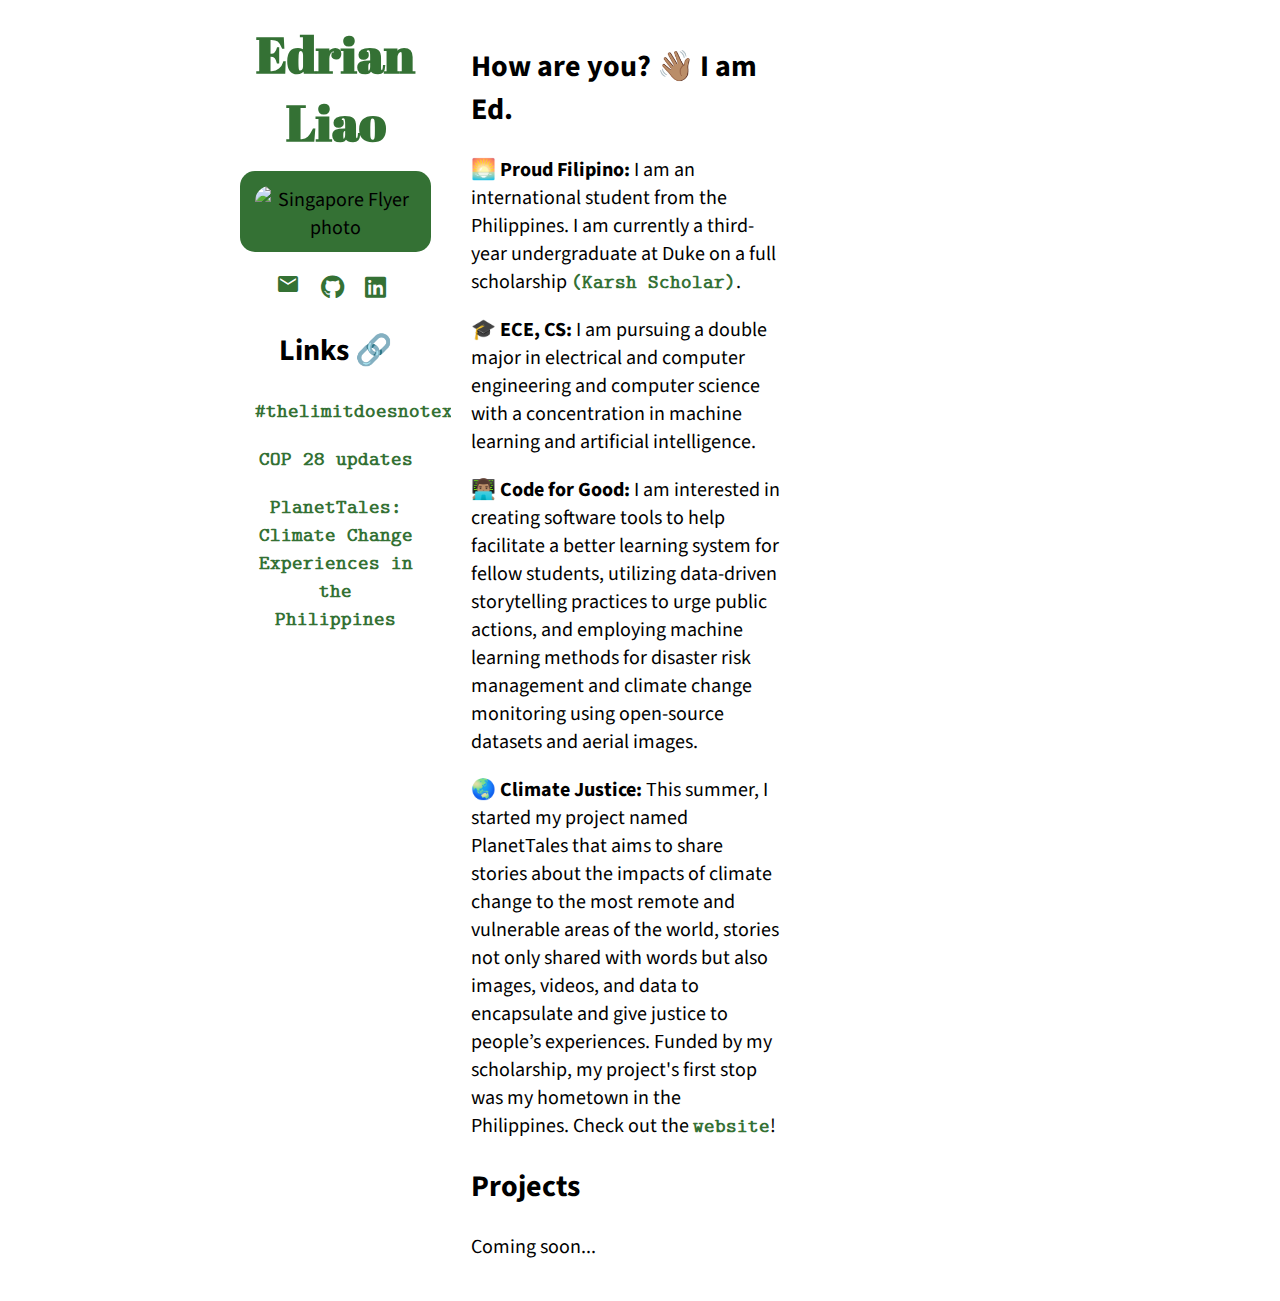
==== index.html @ e4f4156f "modified some elements" ====
<!DOCTYPE html>
<html lang="en">
<head>
    <meta charset="UTF-8">
    <meta name="viewport" content="width=device-width, initial-scale=1.0">
    <title>Home | Edrian Liao</title>
    <link rel="preconnect" href="https://fonts.googleapis.com">
    <link rel="preconnect" href="https://fonts.gstatic.com" crossorigin>
    <link href="https://fonts.googleapis.com/css2?family=Abril+Fatface&family=Noto+Sans:wght@400;700&family=Source+Sans+3:wght@400;600&display=swap" rel="stylesheet">
    <link rel="stylesheet" href="https://fonts.googleapis.com/icon?family=Material+Icons">
    <link rel="stylesheet" href="https://cdnjs.cloudflare.com/ajax/libs/font-awesome/5.15.3/css/all.min.css">
    <link rel="stylesheet" type="text/css" href="style.css">
</head>

<body>
    <div class="container">
        <nav class="navigation">
        </nav>
        <div class="content">
            <div class="left-column">
                <h1 class="title">Edrian Liao</h1>
                <div class="image-container">
                    <img src="media/profile.jpg" alt="Singapore Flyer photo">
                </div>
                
                <div class="handle">
                    <a href="mailto:edrianpaul.liao@duke.edu">
                        <i class="material-icons">mail</i>
                    </a>
                    <a href="https://github.com/edrian-liao" target="_blank" class="icon">
                        <i class="fab fa-github"></i>
                    </a>
                    <a href="https://www.linkedin.com/in/edrianpaulliao" target="_blank" class="icon">
                        <i class="fab fa-linkedin"></i>
                    </a>
                    <!-- <p>edrianpaul.liao@duke.edu</p> -->
                </div>
                <div class="links">
                    <h2><span id="changing-word3"></span> 🔗</h2>
                    <p><a href="https://medium.com/@jodielovesmaths/what-is-a-limit-and-when-does-it-not-exist-1f50a08c210c">
                        #thelimitdoesnotexist</a></p>
                    <p><a href="https://unfccc.int/cop28">COP 28 updates</a></p>
                    <p><a href="https://planet-tales.org">PlanetTales: Climate Change Experiences in the Philippines</a></p>
                </div>
            </div>
            <div class="right-column">
                <h2><span id="changing-word1"></span></h2>
                <p>🌅 <b>Proud Filipino: </b> I am an international student from the Philippines. I am currently a third-year undergraduate at Duke 
                    on a full scholarship <a href="https://ousf.duke.edu/merit-scholarships/karsh-international-scholars-program/">(Karsh Scholar)</a>.
                <p>🎓 <b>ECE, CS:</b> I am pursuing a double major in electrical and computer engineering and computer science with a concentration in machine learning and artificial intelligence.</p>
                <p>👨🏽‍💻 <b>Code for Good:</b> I am interested in creating software tools to help facilitate a better learning system for fellow students, utilizing data-driven storytelling practices to urge public actions, and employing machine learning methods for disaster risk management and climate change monitoring using open-source datasets and aerial images.</p>
                <p>🌏 <b>Climate Justice:</b> This summer, I started my project named PlanetTales that aims to share stories about the impacts of climate change to the most remote and vulnerable areas of the world, stories not only shared with words but also images, videos, 
                    and data to encapsulate and give justice to people’s experiences. Funded by my scholarship, my project's first stop was my hometown in the Philippines. Check out the <a href="https://planet-tales.org/">website</a>!
                </p>
                <h2><span id="changing-word2"></span></h2>
                <p>Coming soon...</p>
            </div>
        </div>
        <script src="script.js"></script>
</body>
</html>
---- style.css ----
.material-symbols-outlined {
  font-variation-settings:
  'FILL' 0,
  'wght' 400,
  'GRAD' 0,
  'opsz' 24
}

html {
    margin: 0 auto;
    padding: 0 auto;
}

@font-face {
    font-family: CMUTypewriter;
    src: url(fonts/cmuntt.ttf);
}

body {
    font-family: 'Source Sans 3';
    font-size: 20px;
    max-width:100%; /* Adjust this value to your desired maximum width */
    margin: 0 auto;
    padding: 0 auto; 
    background-color: white;
}

body p{
    font-size: 20px;
}

.container {
    margin: 0 auto;
    padding: 0 auto;
    
}

a {
    color:#347134;
    text-decoration: none;
    font-weight: 900;
    font-family: CMUTypewriter;
}

a:hover{
    color: #0077b5; /* Change color on hover */
    
}

.title {
    font-family: 'Abril Fatface', cursive;
    color: #347134;
    font-size: 50px;
    margin-top: 0px;
    margin-bottom: 15px;
}

/* Style for the navigation */
.navigation {
    background-color: #347134; /* Background color for the navigation bar */
    color: #fff; /* Text color for the links */
    text-align: center; /* Center the navigation links horizontally */
    padding: 0 auto; /* Add padding above and below the navigation bar */
}

.navigation ul {
    list-style: none;
    padding: 0;
}

.navigation li {
    display: inline;
    margin: 0 10px; /* Add space between the navigation items */
}

.navigation li:hover {
    display: inline;
    margin: 0 10px; /* Add space between the navigation items */
    background-color: #b8dcb0;
    color: #000;
}

.navigation a {
    text-decoration: none;
    color: inherit; /* Inherit the color from the parent */
    font-weight: bold; /* Make the text bold */
}

/* Style for the content area */
.content {
    display: flex; /* Use flexbox for layout */
    flex-wrap: wrap; /* Allow columns to wrap to the next row on smaller screens */
    margin: 0 200px 0 200px;
}

/* Style the left column */
.left-column {
    flex: 1; /* Make the left column flexible to take up remaining space */
    background-color: #ffffff; /* Add a background color for differentiation */
    padding: 20px; /* Add some padding for spacing */
    /* padding-left: 40px; */
    padding-right: 0px;
    text-align:center;
}

/* Style the "handle" container to display the icon and email on the same line */
.handle {
    /* display: flex; */
    align-items: center;
    margin: 0px;
}

/* Style the mail icon */
.handle i {
    font-size: 24px; /* Adjust the size of the icon as needed */
    margin-right: 10px; /* Add spacing between the icon and email */
    margin-bottom: 0px;
    color: #347134;
}

.handle i:hover {
    color: #0077b5; /* Change color on hover */
}

.handle p {
    margin: 5px;
    /* margin-right: 0px; */
    /* text-align: right; */
}

/* Style the right column */
.right-column {
    flex: 2; /* Make the right column twice as wide as the left column */
    background-color: #ffffff; /* Add a background color for differentiation */
    padding: 20px; /* Add some padding for spacing */
    /* padding-left: 0px; */
    padding-right: 300px;
    /* margin-right: 300px; */
    /* margin-left: 10px; */
}

.image-container {
    background-color: #347134; /* Set your desired background color */
    padding: 15px; /* Set your desired padding */
    display: inline-block; /* Prevent the container from taking the full width */
    width: 70%;
    margin-bottom: 20px;
    padding-bottom: 10px;
    border-radius: 15px;
}

.image-container img {
    max-width: 100%;
    margin: 0px;
    border-radius: 15px;
}


.content-teach {
    background-color: #f0f0f0;
    margin: 0;
    padding: 20px;
}

.links {
    width: 70%;
    margin: 0 auto;
}

/* MEDIA QUERIES */

@media (max-width: 1000px) {

    body {
        font-size: 15px;
        max-width:80%; /* Adjust this value to your desired maximum width */
        margin: 0 auto;
        padding: 0 auto;
        background-color: #ffffff;
    }
    body p {
        font-size: 18px;
    }
    .content {
        margin: 0 auto;
    }

    .container {
        flex-direction: column; /* Change to a vertical layout */
        background-color: #ffffff;
        
    }

    .left-column {
        text-align: center;
    }

    .left-column,
    .right-column {
        flex: none; /* Remove the flex property to stack the columns */
        width: 100%; /* Set a full width for both columns */
        margin: 0;
        padding: 0;
        background-color: #ffffff;
        
    }

    img {
        max-width: 70%;
        height: auto;
        margin-bottom: 20px;
        padding: 0;
    }

    .navigation {
        border-radius: 20px;
        margin-bottom: 20px;
    }
}

/* @media (min-width: 1600px) {
    body {
        max-width: 50%;
    }
} */

/* @media (min-width: 2000px) {
    body {
        max-width: 45%;
    }
} */
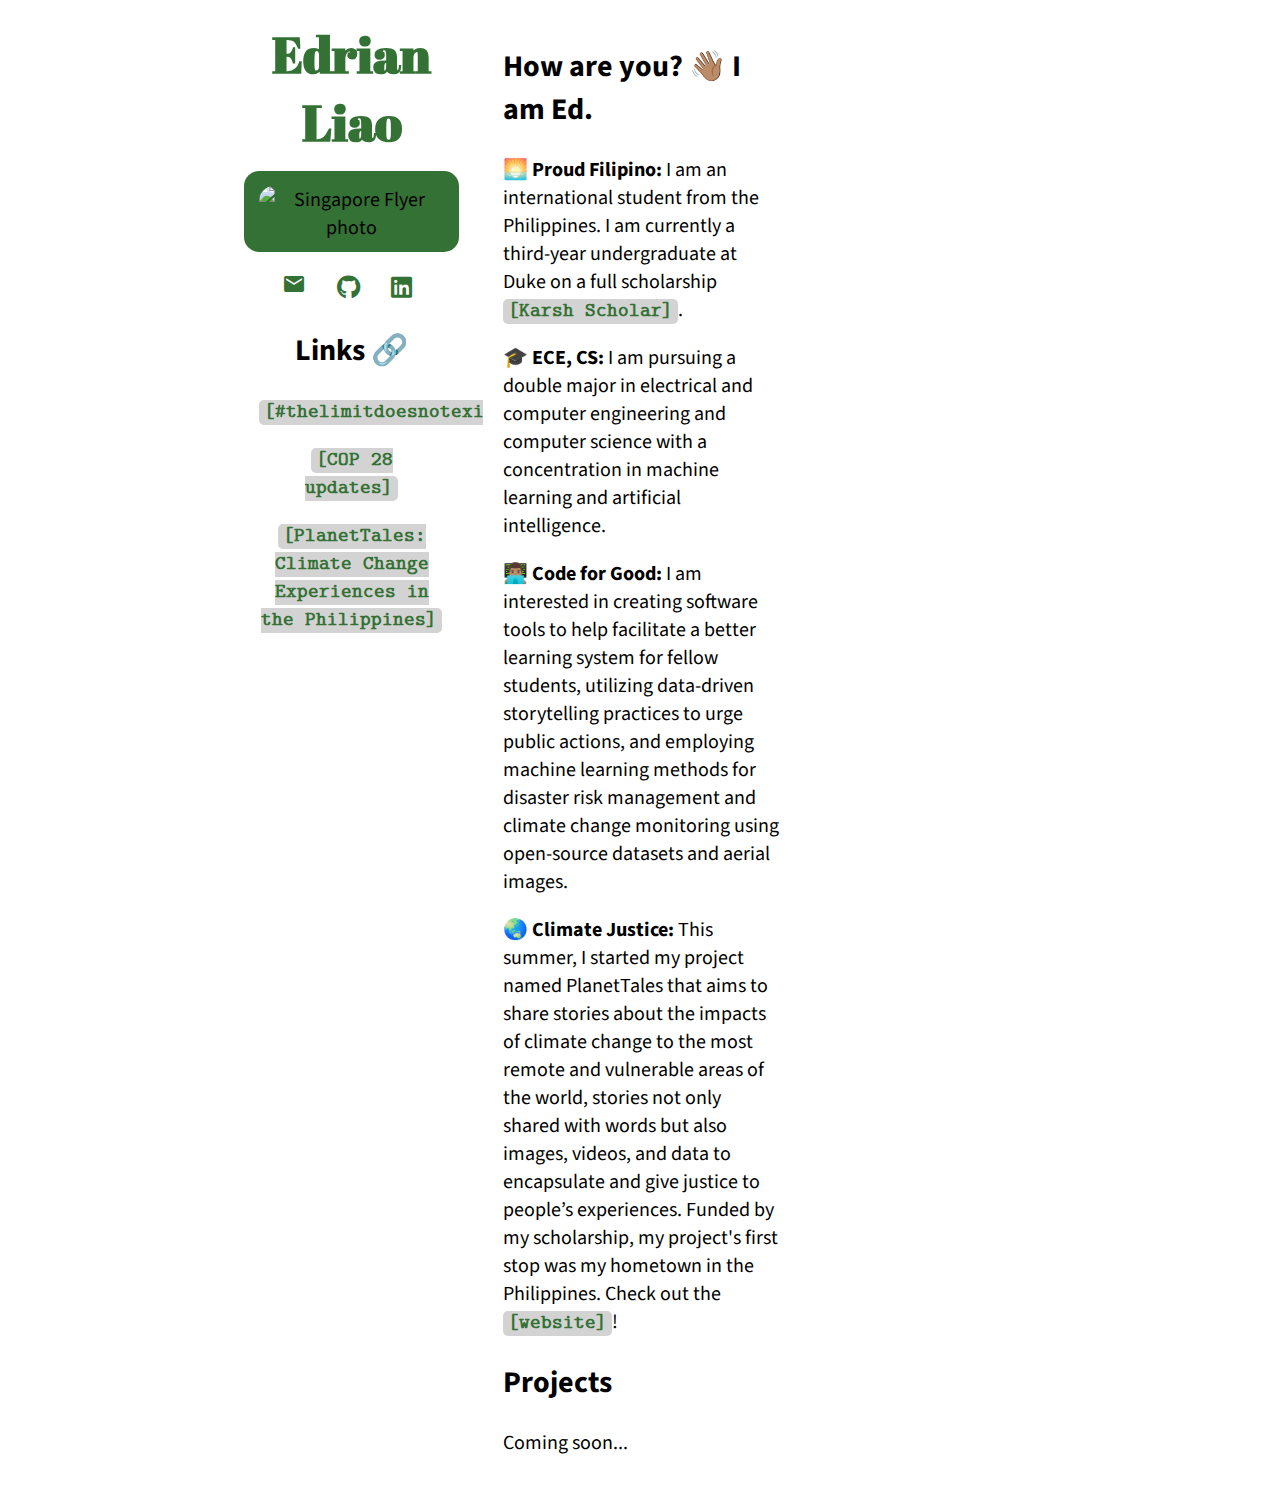
==== commit 0d1f2cc0: "modified the appearance of links" ====
--- a/index.html
+++ b/index.html
@@ -38,19 +38,19 @@
                 <div class="links">
                     <h2><span id="changing-word3"></span> 🔗</h2>
                     <p><a href="https://medium.com/@jodielovesmaths/what-is-a-limit-and-when-does-it-not-exist-1f50a08c210c">
-                        #thelimitdoesnotexist</a></p>
-                    <p><a href="https://unfccc.int/cop28">COP 28 updates</a></p>
-                    <p><a href="https://planet-tales.org">PlanetTales: Climate Change Experiences in the Philippines</a></p>
+                         [#thelimitdoesnotexist]</a></p>
+                    <p><a href="https://unfccc.int/cop28">[COP 28 updates]</a></p>
+                    <p><a href="https://planet-tales.org">[PlanetTales: Climate Change Experiences in the Philippines]</a></p>
                 </div>
             </div>
             <div class="right-column">
                 <h2><span id="changing-word1"></span></h2>
                 <p>🌅 <b>Proud Filipino: </b> I am an international student from the Philippines. I am currently a third-year undergraduate at Duke 
-                    on a full scholarship <a href="https://ousf.duke.edu/merit-scholarships/karsh-international-scholars-program/">(Karsh Scholar)</a>.
+                    on a full scholarship <a href="https://ousf.duke.edu/merit-scholarships/karsh-international-scholars-program/">[Karsh Scholar]</a>.
                 <p>🎓 <b>ECE, CS:</b> I am pursuing a double major in electrical and computer engineering and computer science with a concentration in machine learning and artificial intelligence.</p>
                 <p>👨🏽‍💻 <b>Code for Good:</b> I am interested in creating software tools to help facilitate a better learning system for fellow students, utilizing data-driven storytelling practices to urge public actions, and employing machine learning methods for disaster risk management and climate change monitoring using open-source datasets and aerial images.</p>
                 <p>🌏 <b>Climate Justice:</b> This summer, I started my project named PlanetTales that aims to share stories about the impacts of climate change to the most remote and vulnerable areas of the world, stories not only shared with words but also images, videos, 
-                    and data to encapsulate and give justice to people’s experiences. Funded by my scholarship, my project's first stop was my hometown in the Philippines. Check out the <a href="https://planet-tales.org/">website</a>!
+                    and data to encapsulate and give justice to people’s experiences. Funded by my scholarship, my project's first stop was my hometown in the Philippines. Check out the <a href="https://planet-tales.org/">[website]</a>!
                 </p>
                 <h2><span id="changing-word2"></span></h2>
                 <p>Coming soon...</p>
--- a/style.css
+++ b/style.css
@@ -40,6 +40,13 @@
     text-decoration: none;
     font-weight: 900;
     font-family: CMUTypewriter;
+    background-color: lightgray;
+    border-radius: 5px;
+    padding: 0 5px 0 5px;
+}
+
+.handle a {
+    background-color: white;
 }
 
 a:hover{
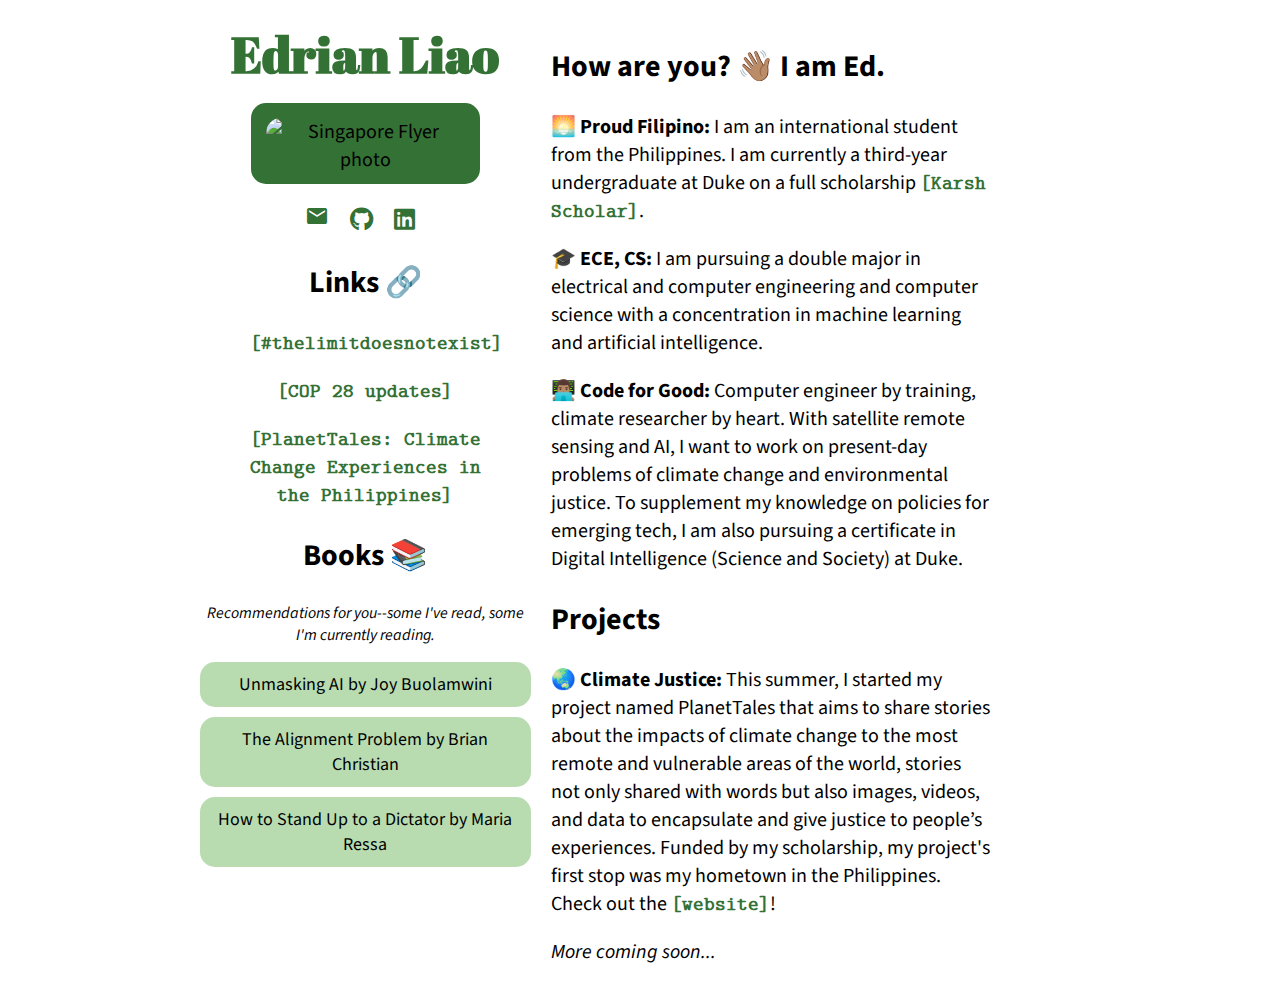
==== commit a563cd55: "added some content: reading corner" ====
--- a/index.html
+++ b/index.html
@@ -42,18 +42,36 @@
                     <p><a href="https://unfccc.int/cop28">[COP 28 updates]</a></p>
                     <p><a href="https://planet-tales.org">[PlanetTales: Climate Change Experiences in the Philippines]</a></p>
                 </div>
+                <div class="bookshelf">
+                    <h2><span id="changing-word4"></span> 📚</h2>
+                    <p><i>Recommendations for you--some I've read, some I'm currently reading.</i></p>
+                    <div id="book">
+                        <span id="title">Unmasking AI by Joy Buolamwini</span>
+                        <span id="content">Dr. Buolamwini who is the founder of the Algorithmic Justice League (AJL) narrates her journey in uncovering the "coded gaze" in current AI systems.</span>
+                    </div>
+                    <div id="book">
+                        <span id="title">The Alignment Problem by Brian Christian</span>
+                        <span id="content">Making machine learning models align with what humans intended them to be.</span>
+                    </div>
+                    <div id="book">
+                        <span id="title">How to Stand Up to a Dictator by Maria Ressa</span>
+                        <span id="content">Maria Ressa, a Filipino-American Nobel Peace Prize Laureate, shares her battles as she defends press freedom in the Philippines.</span>
+                    </div>
+                    
+                </div>
             </div>
             <div class="right-column">
                 <h2><span id="changing-word1"></span></h2>
                 <p>🌅 <b>Proud Filipino: </b> I am an international student from the Philippines. I am currently a third-year undergraduate at Duke 
                     on a full scholarship <a href="https://ousf.duke.edu/merit-scholarships/karsh-international-scholars-program/">[Karsh Scholar]</a>.
                 <p>🎓 <b>ECE, CS:</b> I am pursuing a double major in electrical and computer engineering and computer science with a concentration in machine learning and artificial intelligence.</p>
-                <p>👨🏽‍💻 <b>Code for Good:</b> I am interested in creating software tools to help facilitate a better learning system for fellow students, utilizing data-driven storytelling practices to urge public actions, and employing machine learning methods for disaster risk management and climate change monitoring using open-source datasets and aerial images.</p>
+                <p>👨🏽‍💻 <b>Code for Good:</b> Computer engineer by training, climate researcher by heart. With satellite remote sensing and AI, I want to work on present-day problems of climate change and environmental justice. To supplement my knowledge on policies for emerging tech, I am also pursuing a certificate in Digital Intelligence (Science and Society) at Duke.</p>
+
+                <h2><span id="changing-word2"></span></h2>
                 <p>🌏 <b>Climate Justice:</b> This summer, I started my project named PlanetTales that aims to share stories about the impacts of climate change to the most remote and vulnerable areas of the world, stories not only shared with words but also images, videos, 
                     and data to encapsulate and give justice to people’s experiences. Funded by my scholarship, my project's first stop was my hometown in the Philippines. Check out the <a href="https://planet-tales.org/">[website]</a>!
                 </p>
-                <h2><span id="changing-word2"></span></h2>
-                <p>Coming soon...</p>
+                <p><i>More coming soon...</i></p>
             </div>
         </div>
         <script src="script.js"></script>
--- a/style.css
+++ b/style.css
@@ -40,13 +40,6 @@
     text-decoration: none;
     font-weight: 900;
     font-family: CMUTypewriter;
-    background-color: lightgray;
-    border-radius: 5px;
-    padding: 0 5px 0 5px;
-}
-
-.handle a {
-    background-color: white;
 }
 
 a:hover{
@@ -102,10 +95,11 @@
 
 /* Style the left column */
 .left-column {
-    flex: 1; /* Make the left column flexible to take up remaining space */
+    flex: 1.5; /* Make the left column flexible to take up remaining space */
     background-color: #ffffff; /* Add a background color for differentiation */
-    padding: 20px; /* Add some padding for spacing */
-    /* padding-left: 40px; */
+    padding: 20px; 
+    /* Add some padding for spacing */
+    padding-left: 0px;
     padding-right: 0px;
     text-align:center;
 }
@@ -141,7 +135,7 @@
     background-color: #ffffff; /* Add a background color for differentiation */
     padding: 20px; /* Add some padding for spacing */
     /* padding-left: 0px; */
-    padding-right: 300px;
+    padding-right: 10%;
     /* margin-right: 300px; */
     /* margin-left: 10px; */
 }
@@ -150,7 +144,7 @@
     background-color: #347134; /* Set your desired background color */
     padding: 15px; /* Set your desired padding */
     display: inline-block; /* Prevent the container from taking the full width */
-    width: 70%;
+    width: 60%;
     margin-bottom: 20px;
     padding-bottom: 10px;
     border-radius: 15px;
@@ -172,6 +166,35 @@
 .links {
     width: 70%;
     margin: 0 auto;
+}
+
+.bookshelf p{
+    font-size: 16px;
+}
+
+#book {
+    background-color: #b8dcb0;
+    padding: 10px;
+    border-radius: 15px;
+    margin-bottom: 10px;
+    font-size: 18px;
+}
+
+#book #content {
+    display: none;
+}
+
+#book:hover {
+    background-color:#347134;
+    color: white;
+}
+
+#book:hover #title {
+    display: none;
+}
+
+#book:hover #content {
+    display: inline;
 }
 
 /* MEDIA QUERIES */
@@ -225,9 +248,9 @@
     }
 }
 
-/* @media (min-width: 1600px) {
-    body {
-        max-width: 50%;
+/* @media (max-width: 1600px) {
+    .content {
+        margin: 0 100px 0 100px;
     }
 } */
 
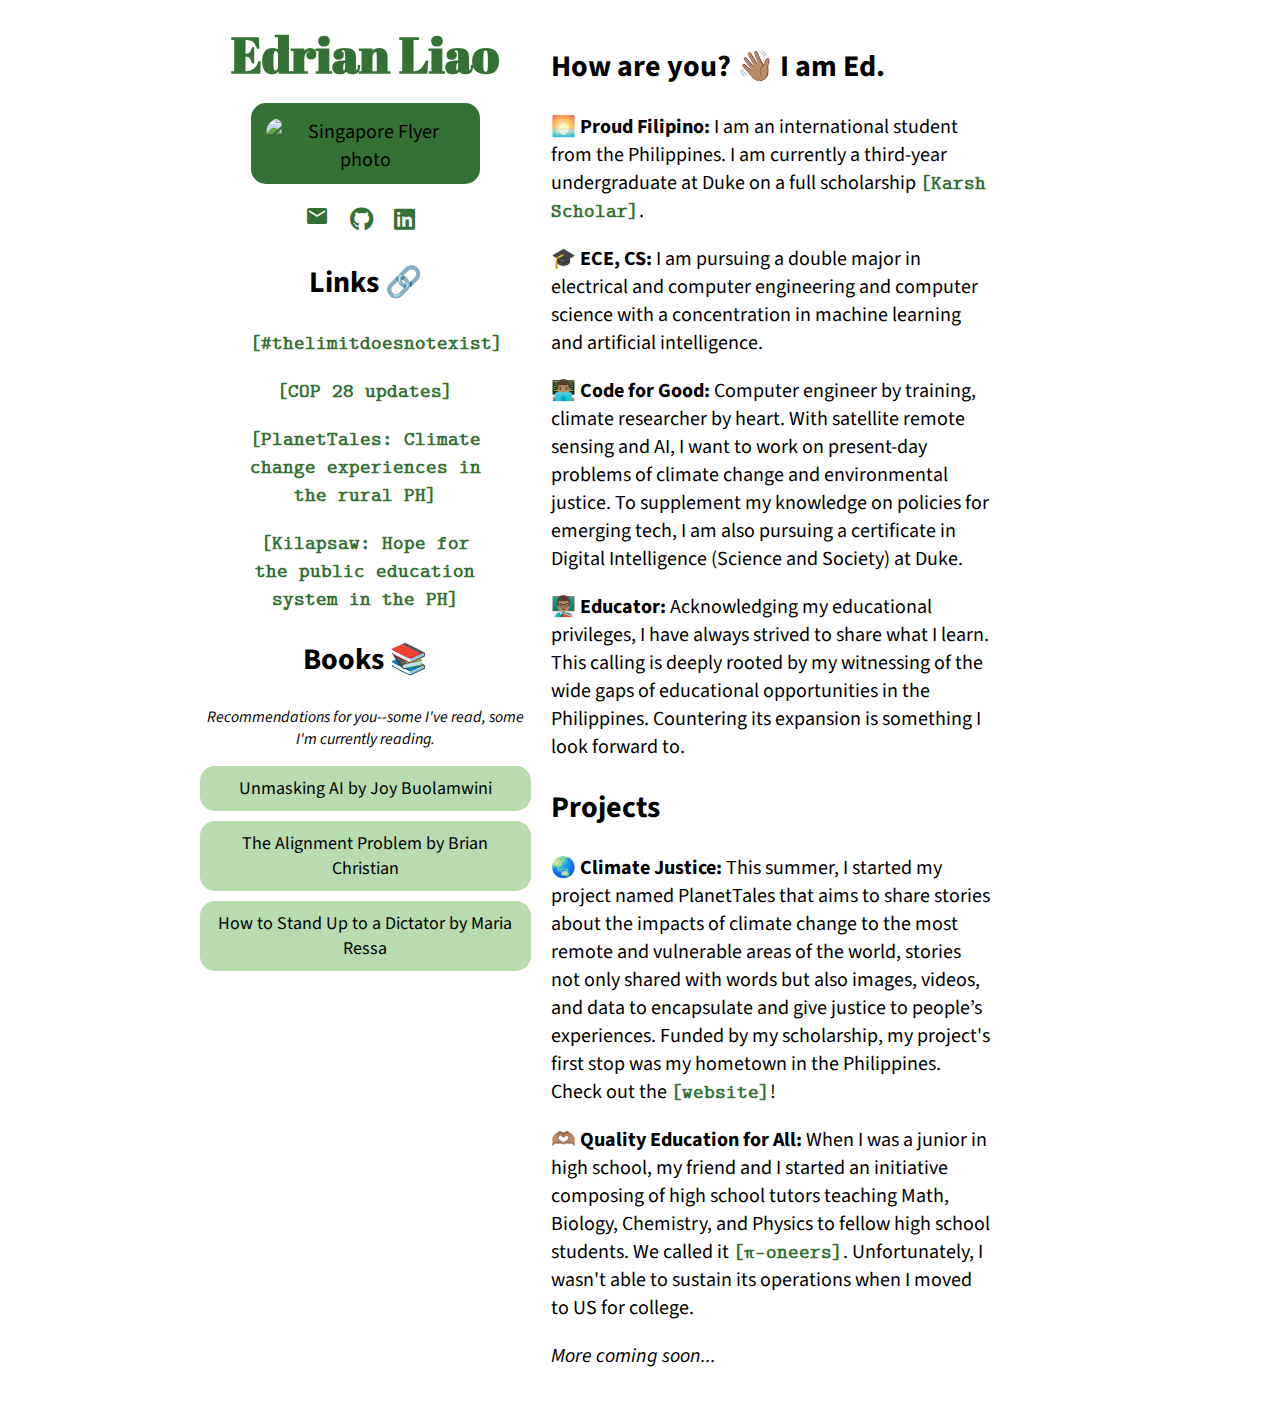
==== commit 27d3c341: "added more details about me" ====
--- a/index.html
+++ b/index.html
@@ -40,7 +40,8 @@
                     <p><a href="https://medium.com/@jodielovesmaths/what-is-a-limit-and-when-does-it-not-exist-1f50a08c210c">
                          [#thelimitdoesnotexist]</a></p>
                     <p><a href="https://unfccc.int/cop28">[COP 28 updates]</a></p>
-                    <p><a href="https://planet-tales.org">[PlanetTales: Climate Change Experiences in the Philippines]</a></p>
+                    <p><a href="https://planet-tales.org">[PlanetTales: Climate change experiences in the rural PH]</a></p>
+                    <p><a href="https://youtu.be/5Mtm9RDnMCY?si=PwtPOQUHVCPpwdRG">[Kilapsaw: Hope for the public education system in the PH]</a></p>
                 </div>
                 <div class="bookshelf">
                     <h2><span id="changing-word4"></span> 📚</h2>
@@ -61,15 +62,20 @@
                 </div>
             </div>
             <div class="right-column">
+                <!-- INTRODUCTION -->
                 <h2><span id="changing-word1"></span></h2>
                 <p>🌅 <b>Proud Filipino: </b> I am an international student from the Philippines. I am currently a third-year undergraduate at Duke 
-                    on a full scholarship <a href="https://ousf.duke.edu/merit-scholarships/karsh-international-scholars-program/">[Karsh Scholar]</a>.
+                    on a full scholarship <a href="https://ousf.duke.edu/merit-scholarships/karsh-international-scholars-program/">[Karsh Scholar]</a>.</p>
                 <p>🎓 <b>ECE, CS:</b> I am pursuing a double major in electrical and computer engineering and computer science with a concentration in machine learning and artificial intelligence.</p>
                 <p>👨🏽‍💻 <b>Code for Good:</b> Computer engineer by training, climate researcher by heart. With satellite remote sensing and AI, I want to work on present-day problems of climate change and environmental justice. To supplement my knowledge on policies for emerging tech, I am also pursuing a certificate in Digital Intelligence (Science and Society) at Duke.</p>
-
+                <p>👨🏽‍🏫 <b>Educator: </b>Acknowledging my educational privileges, I have always strived to share what I learn. This calling is deeply rooted by my witnessing of the wide gaps of educational opportunities in the Philippines. Countering its expansion is something I look forward to.</p>
+                
+                <!-- PROJECT BLURBS -->
                 <h2><span id="changing-word2"></span></h2>
                 <p>🌏 <b>Climate Justice:</b> This summer, I started my project named PlanetTales that aims to share stories about the impacts of climate change to the most remote and vulnerable areas of the world, stories not only shared with words but also images, videos, 
                     and data to encapsulate and give justice to people’s experiences. Funded by my scholarship, my project's first stop was my hometown in the Philippines. Check out the <a href="https://planet-tales.org/">[website]</a>!
+                </p>
+                <p>🫶🏽 <b>Quality Education for All:</b> When I was a junior in high school, my friend and I started an initiative composing of high school tutors teaching Math, Biology, Chemistry, and Physics to fellow high school students. We called it <a href="https://www.facebook.com/cvcpioneers">[π-oneers]</a>. Unfortunately, I wasn't able to sustain its operations when I moved to US for college.</a>
                 </p>
                 <p><i>More coming soon...</i></p>
             </div>
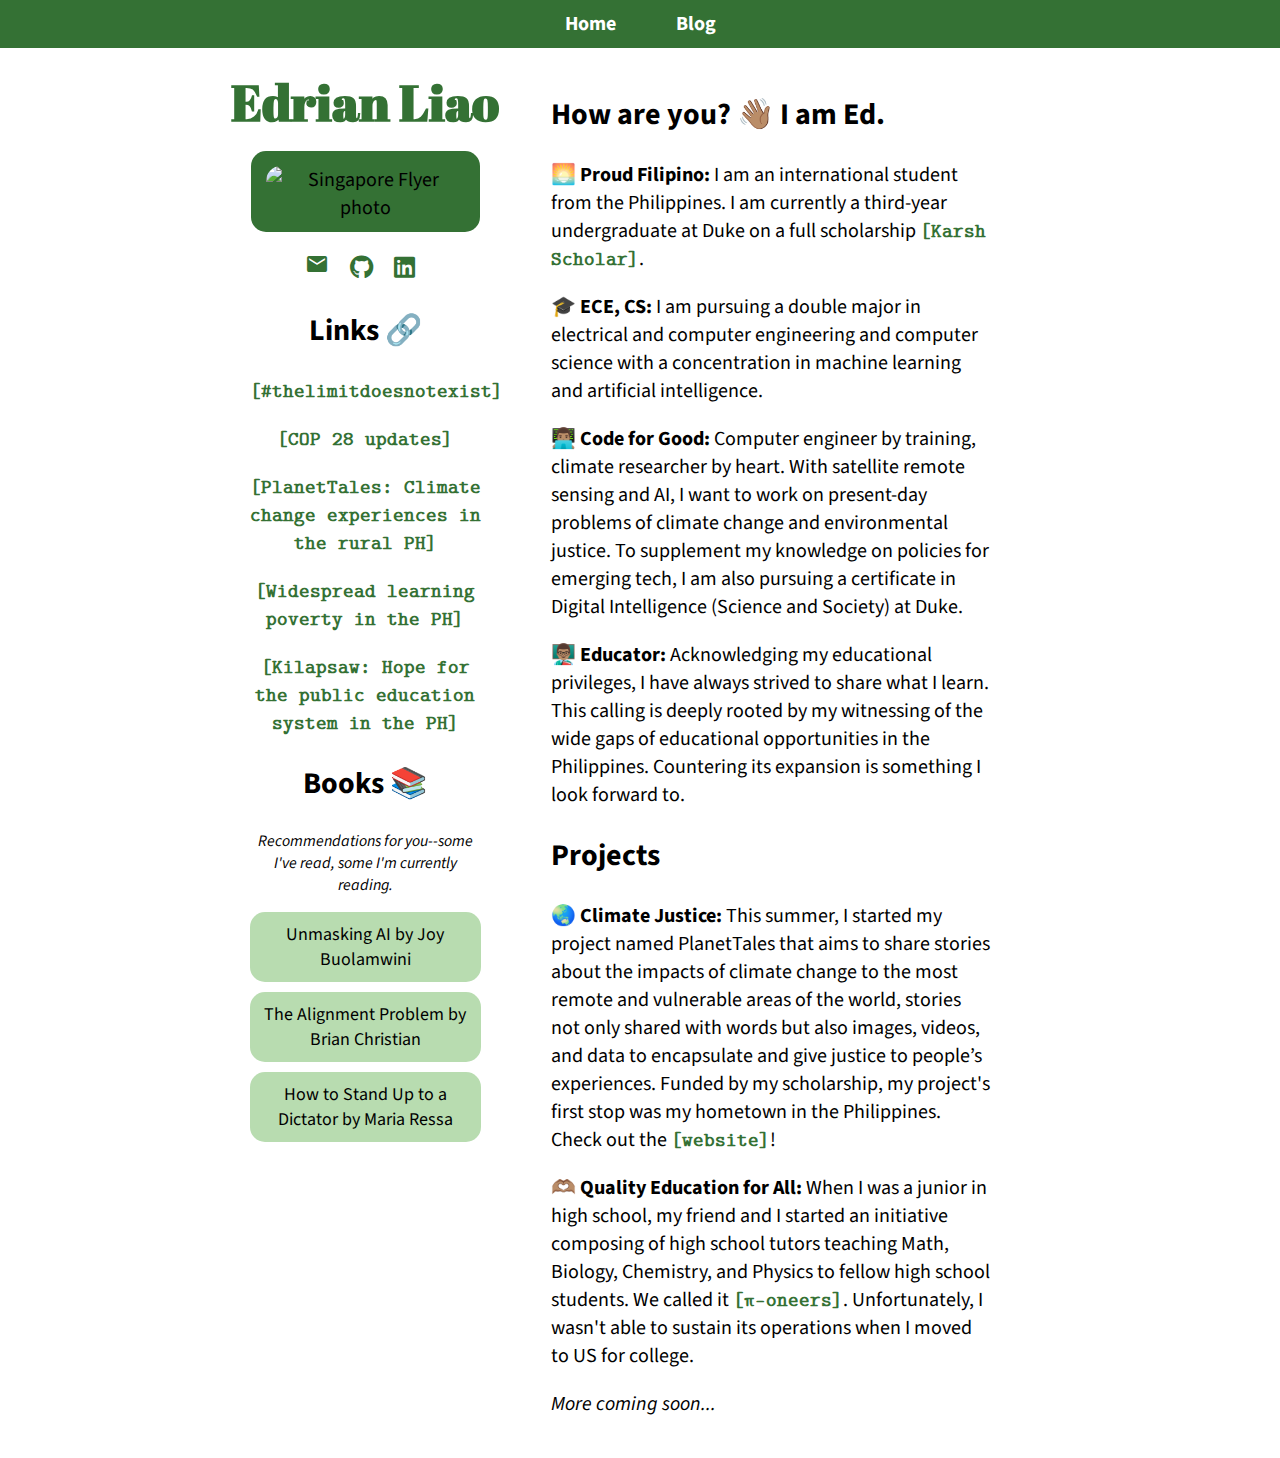
==== commit 90cc4402: "added nav menu" ====
--- a/index.html
+++ b/index.html
@@ -15,6 +15,10 @@
 <body>
     <div class="container">
         <nav class="navigation">
+            <ul>
+                <li><a href="/">Home</a></li>
+                <li><a href="/personal-blog">Blog</a></li>
+             </ul>
         </nav>
         <div class="content">
             <div class="left-column">
@@ -41,6 +45,8 @@
                          [#thelimitdoesnotexist]</a></p>
                     <p><a href="https://unfccc.int/cop28">[COP 28 updates]</a></p>
                     <p><a href="https://planet-tales.org">[PlanetTales: Climate change experiences in the rural PH]</a></p>
+                    
+                    <p><a href="https://www.rappler.com/newsbreak/in-depth/why-filipino-students-lagging-behind-global-assessments-tests/">[Widespread learning poverty in the PH]</a></p>
                     <p><a href="https://youtu.be/5Mtm9RDnMCY?si=PwtPOQUHVCPpwdRG">[Kilapsaw: Hope for the public education system in the PH]</a></p>
                 </div>
                 <div class="bookshelf">
--- a/style.css
+++ b/style.css
@@ -65,17 +65,22 @@
 
 .navigation ul {
     list-style: none;
+    margin: 0;
     padding: 0;
+    display: flex;
+    justify-content: center; /* Center the items horizontally */
+    align-items: center; /* Center the items vertically */
 }
 
 .navigation li {
     display: inline;
-    margin: 0 10px; /* Add space between the navigation items */
+    margin: 0 20px; /* Add space between the navigation items */
+    padding: 10px;
 }
 
 .navigation li:hover {
-    display: inline;
-    margin: 0 10px; /* Add space between the navigation items */
+    /* display: inline; */
+    margin: 0 20px; /* Add space between the navigation items */
     background-color: #b8dcb0;
     color: #000;
 }
@@ -84,6 +89,9 @@
     text-decoration: none;
     color: inherit; /* Inherit the color from the parent */
     font-weight: bold; /* Make the text bold */
+    text-decoration: none;
+    font-weight: bold;
+    font-family: 'Source Sans 3';
 }
 
 /* Style for the content area */
@@ -172,12 +180,18 @@
     font-size: 16px;
 }
 
+.bookshelf{
+    width: 70%;
+    margin: 0 auto;
+}
+
 #book {
     background-color: #b8dcb0;
     padding: 10px;
     border-radius: 15px;
     margin-bottom: 10px;
     font-size: 18px;
+    
 }
 
 #book #content {
@@ -203,10 +217,12 @@
 
     body {
         font-size: 15px;
-        max-width:80%; /* Adjust this value to your desired maximum width */
         margin: 0 auto;
         padding: 0 auto;
         background-color: #ffffff;
+    }
+    body .content {
+        max-width:85%;
     }
     body p {
         font-size: 18px;
@@ -242,9 +258,8 @@
         padding: 0;
     }
 
-    .navigation {
-        border-radius: 20px;
-        margin-bottom: 20px;
+    .links, .bookshelf{
+        width: 80%;
     }
 }
 
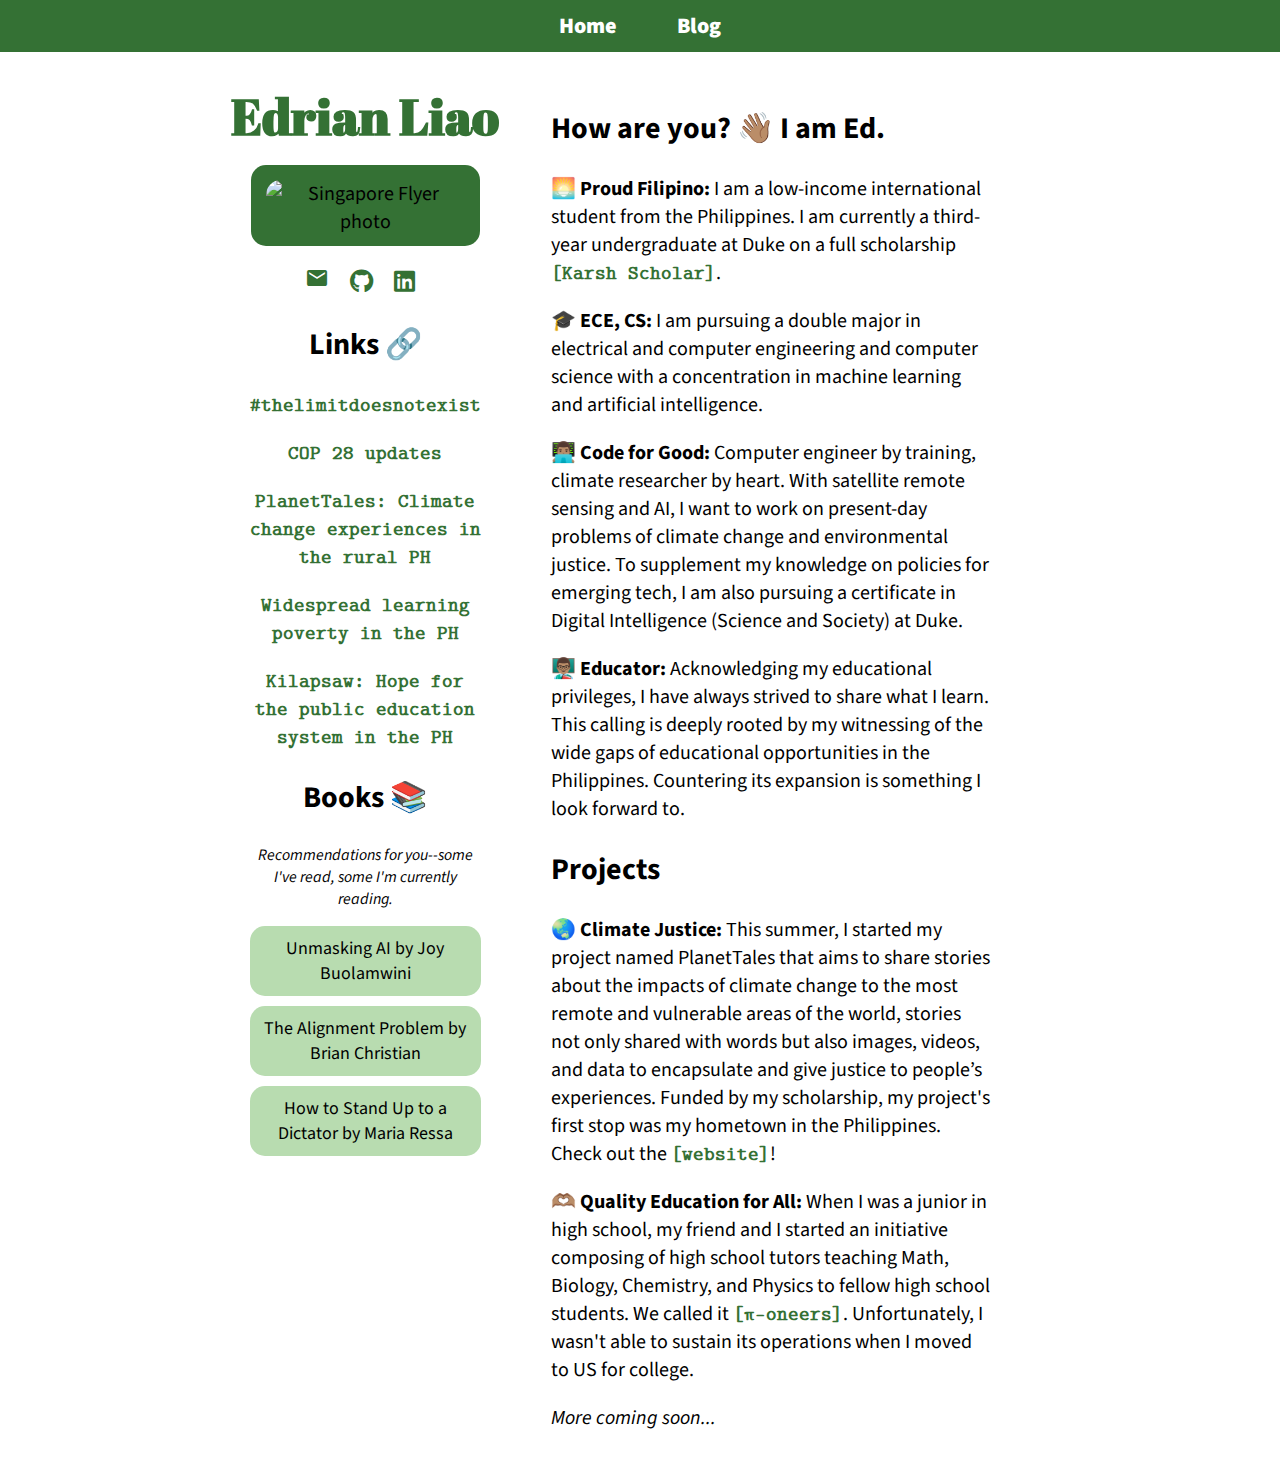
==== commit 0eb8a101: "style changes" ====
--- a/index.html
+++ b/index.html
@@ -6,7 +6,7 @@
     <title>Home | Edrian Liao</title>
     <link rel="preconnect" href="https://fonts.googleapis.com">
     <link rel="preconnect" href="https://fonts.gstatic.com" crossorigin>
-    <link href="https://fonts.googleapis.com/css2?family=Abril+Fatface&family=Noto+Sans:wght@400;700&family=Source+Sans+3:wght@400;600&display=swap" rel="stylesheet">
+    <link href="https://fonts.googleapis.com/css2?family=Abril+Fatface&family=Noto+Sans:wght@400;700&family=Source+Sans+3:wght@400;600;700&display=swap" rel="stylesheet">
     <link rel="stylesheet" href="https://fonts.googleapis.com/icon?family=Material+Icons">
     <link rel="stylesheet" href="https://cdnjs.cloudflare.com/ajax/libs/font-awesome/5.15.3/css/all.min.css">
     <link rel="stylesheet" type="text/css" href="style.css">
@@ -42,12 +42,12 @@
                 <div class="links">
                     <h2><span id="changing-word3"></span> 🔗</h2>
                     <p><a href="https://medium.com/@jodielovesmaths/what-is-a-limit-and-when-does-it-not-exist-1f50a08c210c">
-                         [#thelimitdoesnotexist]</a></p>
-                    <p><a href="https://unfccc.int/cop28">[COP 28 updates]</a></p>
-                    <p><a href="https://planet-tales.org">[PlanetTales: Climate change experiences in the rural PH]</a></p>
+                         #thelimitdoesnotexist</a></p>
+                    <p><a href="https://unfccc.int/cop28">COP 28 updates</a></p>
+                    <p><a href="https://planet-tales.org">PlanetTales: Climate change experiences in the rural PH</a></p>
                     
-                    <p><a href="https://www.rappler.com/newsbreak/in-depth/why-filipino-students-lagging-behind-global-assessments-tests/">[Widespread learning poverty in the PH]</a></p>
-                    <p><a href="https://youtu.be/5Mtm9RDnMCY?si=PwtPOQUHVCPpwdRG">[Kilapsaw: Hope for the public education system in the PH]</a></p>
+                    <p><a href="https://www.rappler.com/newsbreak/in-depth/why-filipino-students-lagging-behind-global-assessments-tests/">Widespread learning poverty in the PH</a></p>
+                    <p><a href="https://youtu.be/5Mtm9RDnMCY?si=PwtPOQUHVCPpwdRG">Kilapsaw: Hope for the public education system in the PH</a></p>
                 </div>
                 <div class="bookshelf">
                     <h2><span id="changing-word4"></span> 📚</h2>
@@ -70,7 +70,7 @@
             <div class="right-column">
                 <!-- INTRODUCTION -->
                 <h2><span id="changing-word1"></span></h2>
-                <p>🌅 <b>Proud Filipino: </b> I am an international student from the Philippines. I am currently a third-year undergraduate at Duke 
+                <p>🌅 <b>Proud Filipino: </b> I am a low-income international student from the Philippines. I am currently a third-year undergraduate at Duke 
                     on a full scholarship <a href="https://ousf.duke.edu/merit-scholarships/karsh-international-scholars-program/">[Karsh Scholar]</a>.</p>
                 <p>🎓 <b>ECE, CS:</b> I am pursuing a double major in electrical and computer engineering and computer science with a concentration in machine learning and artificial intelligence.</p>
                 <p>👨🏽‍💻 <b>Code for Good:</b> Computer engineer by training, climate researcher by heart. With satellite remote sensing and AI, I want to work on present-day problems of climate change and environmental justice. To supplement my knowledge on policies for emerging tech, I am also pursuing a certificate in Digital Intelligence (Science and Society) at Duke.</p>
--- a/style.css
+++ b/style.css
@@ -61,6 +61,7 @@
     color: #fff; /* Text color for the links */
     text-align: center; /* Center the navigation links horizontally */
     padding: 0 auto; /* Add padding above and below the navigation bar */
+    margin-bottom: 10px;
 }
 
 .navigation ul {
@@ -86,11 +87,9 @@
 }
 
 .navigation a {
-    text-decoration: none;
-    color: inherit; /* Inherit the color from the parent */
-    font-weight: bold; /* Make the text bold */
-    text-decoration: none;
-    font-weight: bold;
+    font-size: 22px;
+    font-style: 600;
+    color: white;
     font-family: 'Source Sans 3';
 }
 
@@ -216,13 +215,13 @@
 @media (max-width: 1000px) {
 
     body {
-        font-size: 15px;
         margin: 0 auto;
         padding: 0 auto;
         background-color: #ffffff;
     }
     body .content {
         max-width:85%;
+        font-size: 15px;
     }
     body p {
         font-size: 18px;
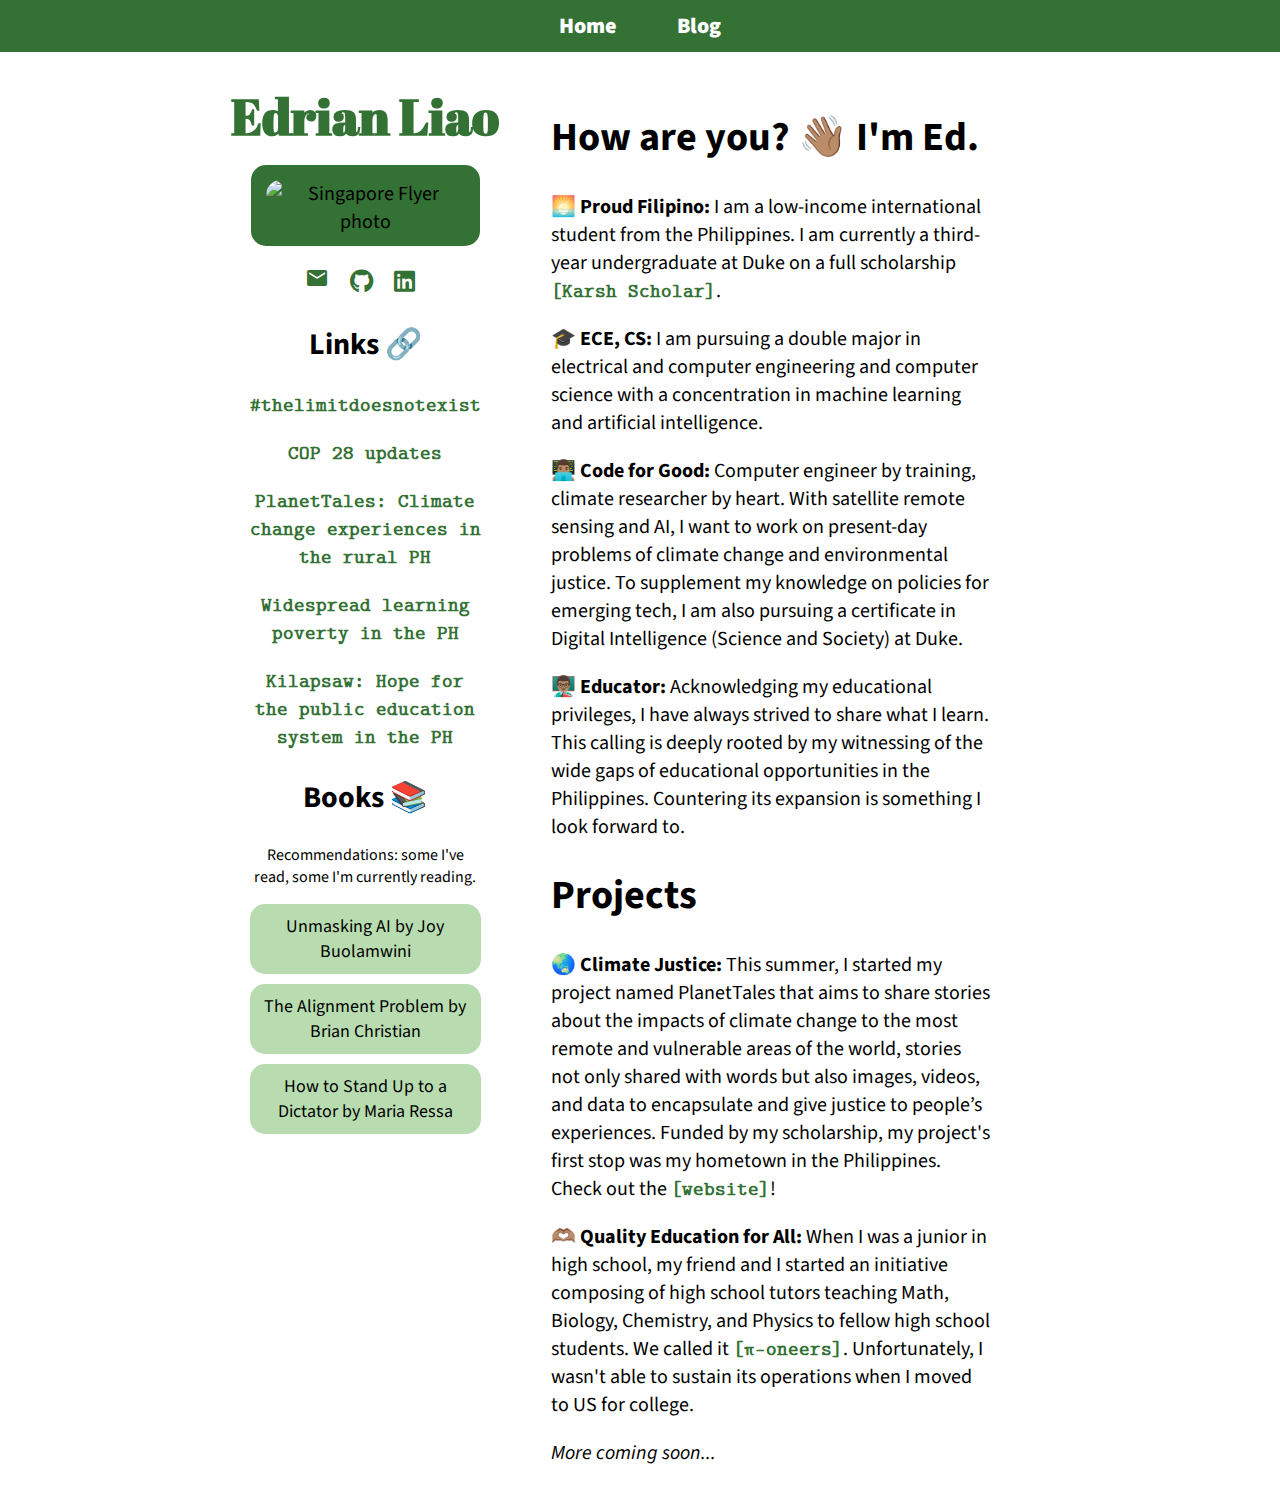
==== commit b0f791d8: "changed font size" ====
--- a/index.html
+++ b/index.html
@@ -51,7 +51,7 @@
                 </div>
                 <div class="bookshelf">
                     <h2><span id="changing-word4"></span> 📚</h2>
-                    <p><i>Recommendations for you--some I've read, some I'm currently reading.</i></p>
+                    <p>Recommendations: some I've read, some I'm currently reading.</p>
                     <div id="book">
                         <span id="title">Unmasking AI by Joy Buolamwini</span>
                         <span id="content">Dr. Buolamwini who is the founder of the Algorithmic Justice League (AJL) narrates her journey in uncovering the "coded gaze" in current AI systems.</span>
@@ -69,7 +69,7 @@
             </div>
             <div class="right-column">
                 <!-- INTRODUCTION -->
-                <h2><span id="changing-word1"></span></h2>
+                <h1><span id="changing-word1"></span></h1>
                 <p>🌅 <b>Proud Filipino: </b> I am a low-income international student from the Philippines. I am currently a third-year undergraduate at Duke 
                     on a full scholarship <a href="https://ousf.duke.edu/merit-scholarships/karsh-international-scholars-program/">[Karsh Scholar]</a>.</p>
                 <p>🎓 <b>ECE, CS:</b> I am pursuing a double major in electrical and computer engineering and computer science with a concentration in machine learning and artificial intelligence.</p>
@@ -77,7 +77,7 @@
                 <p>👨🏽‍🏫 <b>Educator: </b>Acknowledging my educational privileges, I have always strived to share what I learn. This calling is deeply rooted by my witnessing of the wide gaps of educational opportunities in the Philippines. Countering its expansion is something I look forward to.</p>
                 
                 <!-- PROJECT BLURBS -->
-                <h2><span id="changing-word2"></span></h2>
+                <h1><span id="changing-word2"></span></h1>
                 <p>🌏 <b>Climate Justice:</b> This summer, I started my project named PlanetTales that aims to share stories about the impacts of climate change to the most remote and vulnerable areas of the world, stories not only shared with words but also images, videos, 
                     and data to encapsulate and give justice to people’s experiences. Funded by my scholarship, my project's first stop was my hometown in the Philippines. Check out the <a href="https://planet-tales.org/">[website]</a>!
                 </p>
--- a/style.css
+++ b/style.css
@@ -220,11 +220,11 @@
         background-color: #ffffff;
     }
     body .content {
-        max-width:85%;
+        max-width: 90%;
         font-size: 15px;
     }
     body p {
-        font-size: 18px;
+        font-size: 19px;
     }
     .content {
         margin: 0 auto;
@@ -258,7 +258,7 @@
     }
 
     .links, .bookshelf{
-        width: 80%;
+        width: 95%;
     }
 }
 
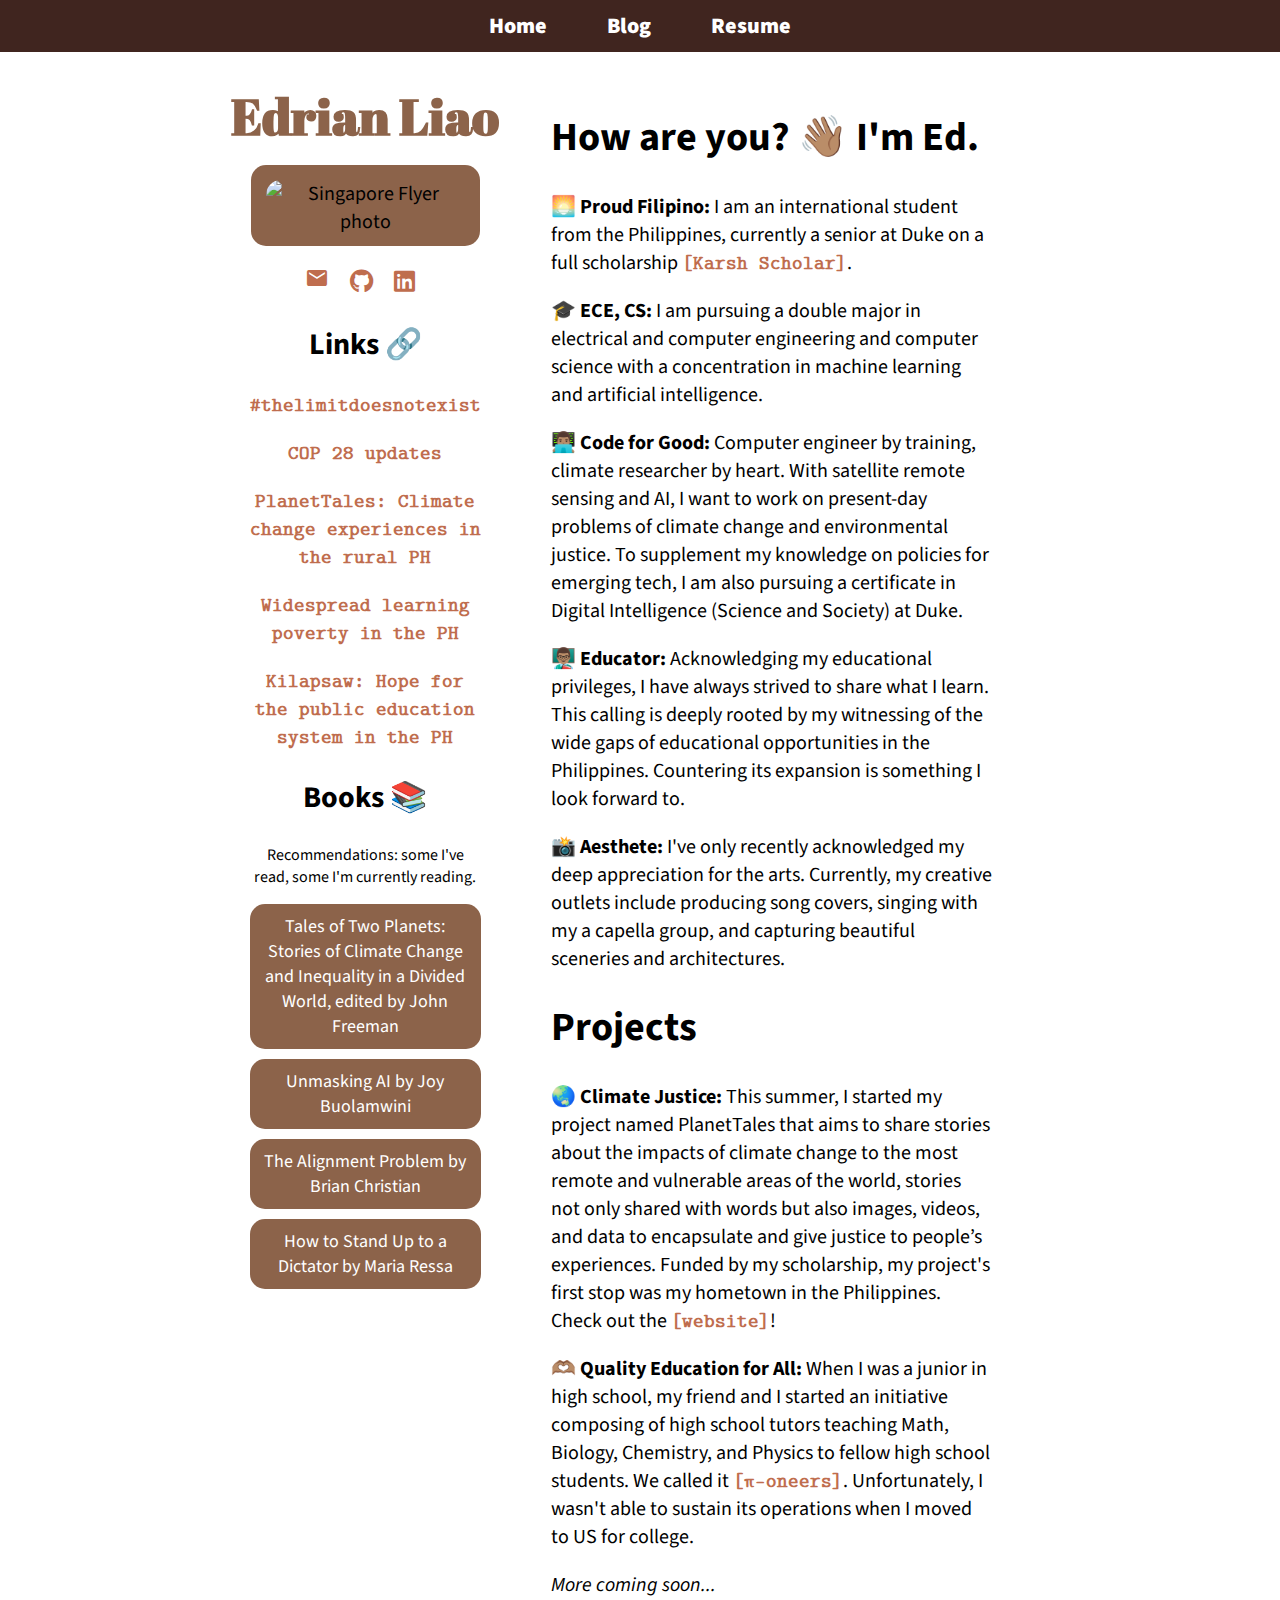
==== commit 32c4d658: "changed the theme of the website; updated some info and profile pic" ====
--- a/index.html
+++ b/index.html
@@ -18,6 +18,7 @@
             <ul>
                 <li><a href="/">Home</a></li>
                 <li><a href="/personal-blog">Blog</a></li>
+                <li><a href="/media/EdrianLiao_CV_Shortened.pdf" target="_blank">Resume</a></li>
              </ul>
         </nav>
         <div class="content">
@@ -53,6 +54,10 @@
                     <h2><span id="changing-word4"></span> 📚</h2>
                     <p>Recommendations: some I've read, some I'm currently reading.</p>
                     <div id="book">
+                        <span id="title">Tales of Two Planets: Stories of Climate Change and Inequality in a Divided World, edited by John Freeman</span> 
+                        <span id="content">The book contains a collection of climate stories around the world, spanning countries both from the Global North and South, where each story is written by a local author.</span>
+                    </div>
+                    <div id="book">
                         <span id="title">Unmasking AI by Joy Buolamwini</span>
                         <span id="content">Dr. Buolamwini who is the founder of the Algorithmic Justice League (AJL) narrates her journey in uncovering the "coded gaze" in current AI systems.</span>
                     </div>
@@ -70,11 +75,12 @@
             <div class="right-column">
                 <!-- INTRODUCTION -->
                 <h1><span id="changing-word1"></span></h1>
-                <p>🌅 <b>Proud Filipino: </b> I am a low-income international student from the Philippines. I am currently a third-year undergraduate at Duke 
+                <p>🌅 <b>Proud Filipino: </b> I am an international student from the Philippines, currently a senior at Duke 
                     on a full scholarship <a href="https://ousf.duke.edu/merit-scholarships/karsh-international-scholars-program/">[Karsh Scholar]</a>.</p>
                 <p>🎓 <b>ECE, CS:</b> I am pursuing a double major in electrical and computer engineering and computer science with a concentration in machine learning and artificial intelligence.</p>
                 <p>👨🏽‍💻 <b>Code for Good:</b> Computer engineer by training, climate researcher by heart. With satellite remote sensing and AI, I want to work on present-day problems of climate change and environmental justice. To supplement my knowledge on policies for emerging tech, I am also pursuing a certificate in Digital Intelligence (Science and Society) at Duke.</p>
                 <p>👨🏽‍🏫 <b>Educator: </b>Acknowledging my educational privileges, I have always strived to share what I learn. This calling is deeply rooted by my witnessing of the wide gaps of educational opportunities in the Philippines. Countering its expansion is something I look forward to.</p>
+                <p>📸 <b>Aesthete: </b>I've only recently acknowledged my deep appreciation for the arts. Currently, my creative outlets include producing song covers, singing with my a capella group, and capturing beautiful sceneries and architectures.</p>
                 
                 <!-- PROJECT BLURBS -->
                 <h1><span id="changing-word2"></span></h1>
--- a/style.css
+++ b/style.css
@@ -36,20 +36,20 @@
 }
 
 a {
-    color:#347134;
+    color:#BF6D4E;
     text-decoration: none;
     font-weight: 900;
     font-family: CMUTypewriter;
 }
 
 a:hover{
-    color: #0077b5; /* Change color on hover */
+    color: #40251F; /* Change color on hover */
     
 }
 
 .title {
     font-family: 'Abril Fatface', cursive;
-    color: #347134;
+    color: #8C634A;
     font-size: 50px;
     margin-top: 0px;
     margin-bottom: 15px;
@@ -57,7 +57,7 @@
 
 /* Style for the navigation */
 .navigation {
-    background-color: #347134; /* Background color for the navigation bar */
+    background-color: #40251F; /* Background color for the navigation bar */
     color: #fff; /* Text color for the links */
     text-align: center; /* Center the navigation links horizontally */
     padding: 0 auto; /* Add padding above and below the navigation bar */
@@ -82,7 +82,7 @@
 .navigation li:hover {
     /* display: inline; */
     margin: 0 20px; /* Add space between the navigation items */
-    background-color: #b8dcb0;
+    background-color: #BF6D4E;
     color: #000;
 }
 
@@ -123,11 +123,11 @@
     font-size: 24px; /* Adjust the size of the icon as needed */
     margin-right: 10px; /* Add spacing between the icon and email */
     margin-bottom: 0px;
-    color: #347134;
+    color: #BF6D4E;
 }
 
 .handle i:hover {
-    color: #0077b5; /* Change color on hover */
+    color: #40251F; /* Change color on hover */
 }
 
 .handle p {
@@ -148,7 +148,7 @@
 }
 
 .image-container {
-    background-color: #347134; /* Set your desired background color */
+    background-color: #8C634A; /* Set your desired background color */
     padding: 15px; /* Set your desired padding */
     display: inline-block; /* Prevent the container from taking the full width */
     width: 60%;
@@ -185,11 +185,12 @@
 }
 
 #book {
-    background-color: #b8dcb0;
+    background-color: #8C634A;
     padding: 10px;
     border-radius: 15px;
     margin-bottom: 10px;
     font-size: 18px;
+    color: white;
     
 }
 
@@ -198,8 +199,8 @@
 }
 
 #book:hover {
-    background-color:#347134;
-    color: white;
+    background-color:#BF6D4E;
+    color: black;
 }
 
 #book:hover #title {
